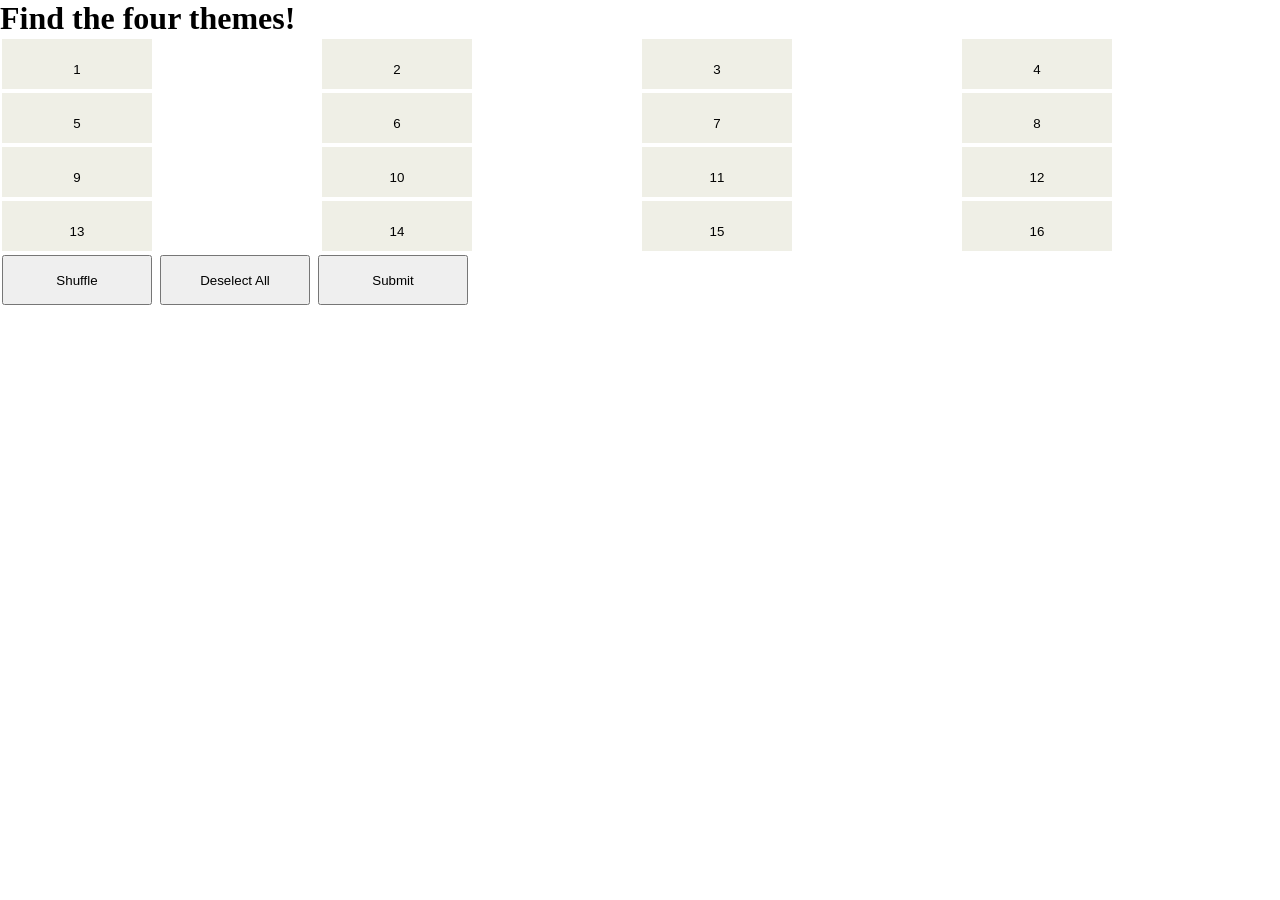
==== index.html @ 0b32a00b "working on select & deselect functions" ====
<!DOCTYPE html>
<html lang="en">

<head>
    <meta charset="UTF-8">
    <meta name="viewport" content="width=device-width, initial-scale=1.0">
    <title>Connections</title>
    <script defer src="./app.js"></script>
    <link rel="stylesheet" href="./style.css">
</head>

<body>
    <!-- 
    1. nav bar [how to play, hint]
    2. message !
    3. 4x4 sqr(S) with words. [Buttons]
    4. remaining attempts
    5. three [buttons], shuffle, deselect, and submit. 
    -->
<!-- \\\\\\\\\\\ -->
    <!-- <div class="main">
        <div class="header">
            <div class="navbar">
                <div class="nav-menu">

            </div>
                <div class="hamburger">
                    <div class="span"></div>
                    <div class="span"></div>
                    <div class="span"></div>
                </div>
            </div>
        </div> -->
        <!-- /////// -->

        <h1>Find the four themes!</h1>
        <div class="wordsBtns">
            <button class="btn words">1</button>
            <button class="btn words">2</button>
            <button class="btn words">3</button>
            <button class="btn words">4</button>
            <button class="btn words">5</button>
            <button class="btn words">6</button>
            <button class="btn words">7</button>
            <button class="btn words">8</button>
            <button class="btn words">9</button>
            <button class="btn words">10</button>
            <button class="btn words">11</button>
            <button class="btn words">12</button>
            <button class="btn words">13</button>
            <button class="btn words">14</button>
            <button class="btn words">15</button>
            <button class="btn words">16</button>
        </div>
        
    

        <div class="actionBtns">
            <button class="btn">Shuffle</button>
            <button class="btn deselect">Deselect All</button>
            <button class="btn">Submit</button>
        </div>
    </div>

    <div class="bg"></div>

</body>

</html>
---- style.css ----
*{
box-sizing: border-box;
padding: 0px;
margin: 0px;
}

body{
    align-items: center;
}

.main{
}

/* .bg{
    background: url(./2022-11-03.png);
    inset: 0;
    background-size: cover;
    background-position: center;
    position: fixed;
    z-index: -1;
} */


.wordsBtns{
    display: grid;
    grid-template-columns: repeat(4, 1fr);
    justify-content: center;
    align-items: center;
    text-align: center;
}

.btn:hover{
    cursor: pointer;
}

.words{
    border: solid #EFEFE6; 
    height: 50px;
    width: 150px;
    padding: 20px;
    margin: 5px;
    background-color: #EFEFE6;
    text-align: center;
    color: black;
    display: flex;
    
}


.btn{
    height: 50px;
    width: 150px;
    justify-content: center;
    margin: 2PX;
}
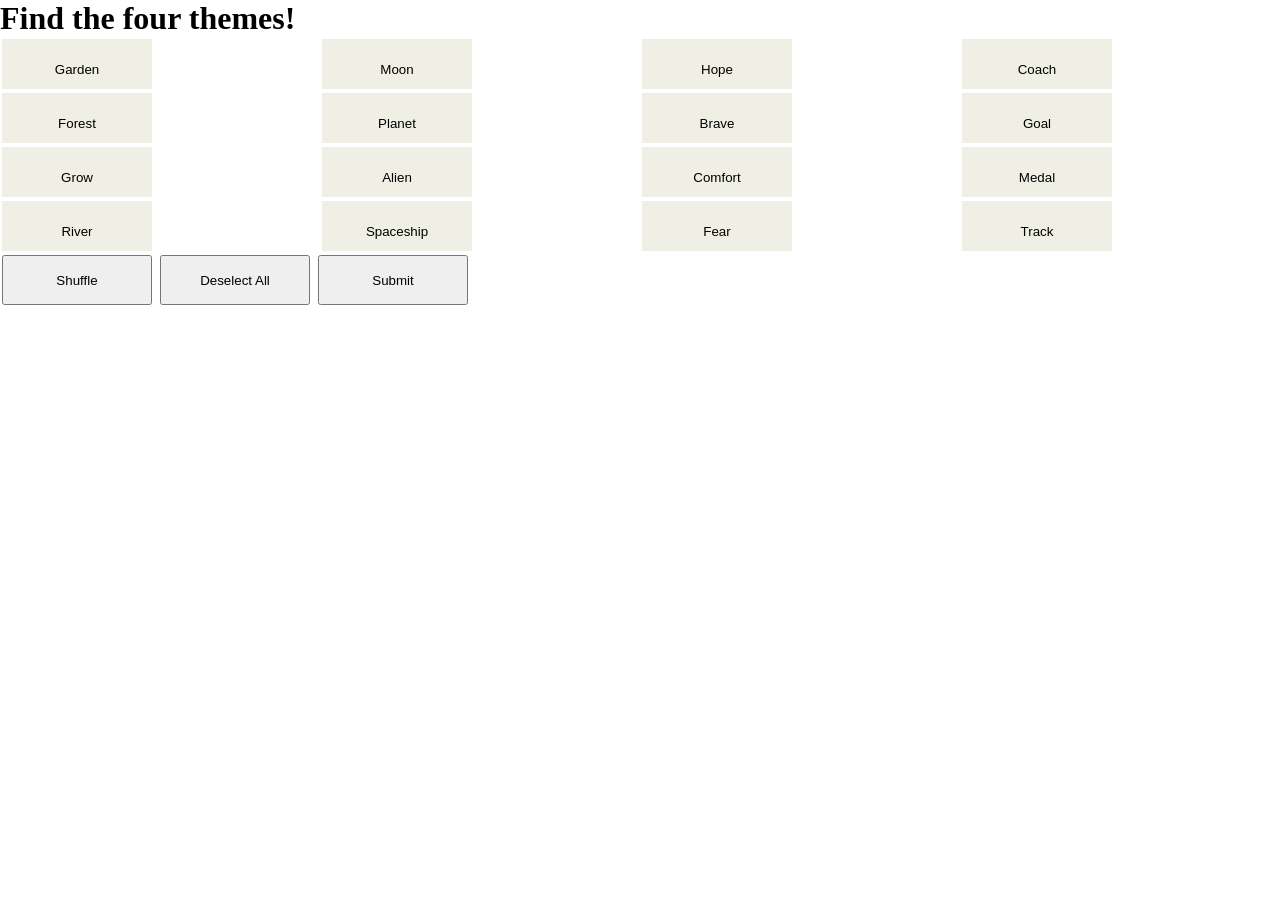
==== commit 87683ad4: "feat: deSelectAll & checkForTheme functions" ====
--- a/index.html
+++ b/index.html
@@ -58,7 +58,7 @@
         <div class="actionBtns">
             <button class="btn">Shuffle</button>
             <button class="btn deselect">Deselect All</button>
-            <button class="btn">Submit</button>
+            <button class="btn submit">Submit</button>
         </div>
     </div>
 
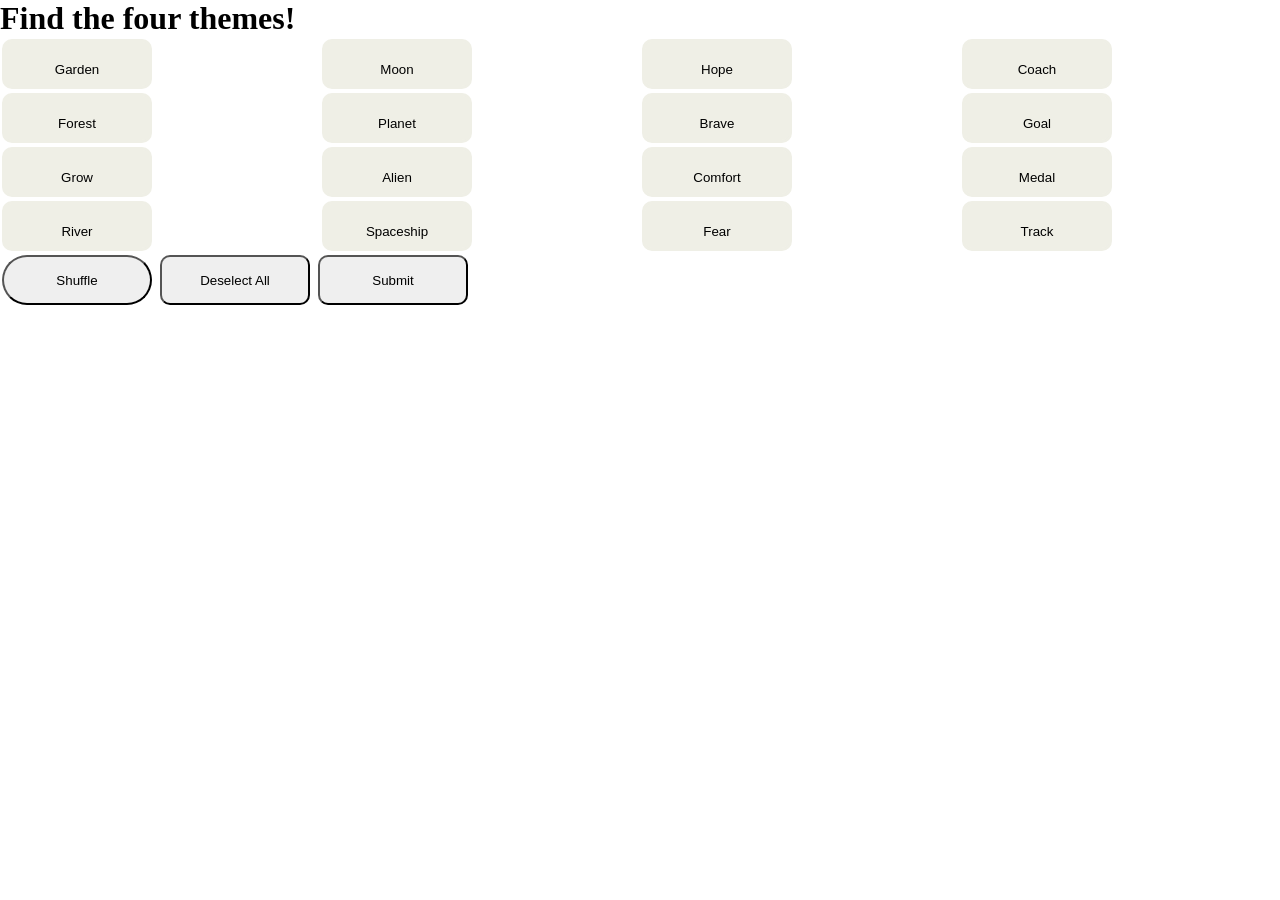
==== commit a0e92047: "updating the submit function" ====
--- a/index.html
+++ b/index.html
@@ -56,7 +56,7 @@
     
 
         <div class="actionBtns">
-            <button class="btn">Shuffle</button>
+            <button class="btn actionBtns">Shuffle</button>
             <button class="btn deselect">Deselect All</button>
             <button class="btn submit">Submit</button>
         </div>
--- a/style.css
+++ b/style.css
@@ -8,18 +8,6 @@
     align-items: center;
 }
 
-.main{
-}
-
-/* .bg{
-    background: url(./2022-11-03.png);
-    inset: 0;
-    background-size: cover;
-    background-position: center;
-    position: fixed;
-    z-index: -1;
-} */
-
 
 .wordsBtns{
     display: grid;
@@ -27,6 +15,7 @@
     justify-content: center;
     align-items: center;
     text-align: center;
+    
 }
 
 .btn:hover{
@@ -52,4 +41,9 @@
     width: 150px;
     justify-content: center;
     margin: 2PX;
+    border-radius: 10px;
+}
+
+.actionBtns{
+    border-radius: 30px;
 }
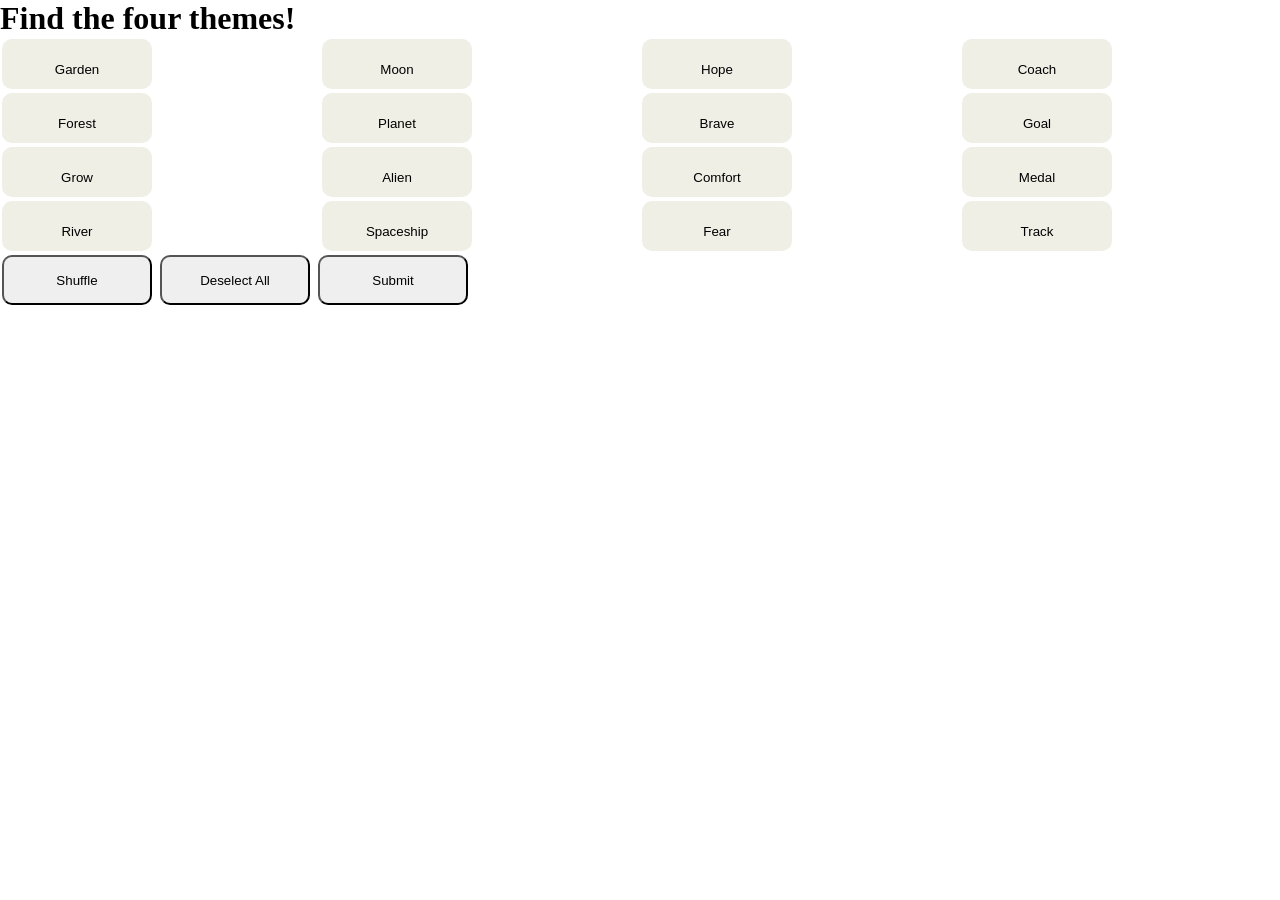
==== commit e467f357: "feat: adding shuffle" ====
--- a/index.html
+++ b/index.html
@@ -56,7 +56,7 @@
     
 
         <div class="actionBtns">
-            <button class="btn actionBtns">Shuffle</button>
+            <button class="btn shuffle">Shuffle</button>
             <button class="btn deselect">Deselect All</button>
             <button class="btn submit">Submit</button>
         </div>
--- a/style.css
+++ b/style.css
@@ -4,9 +4,7 @@
 margin: 0px;
 }
 
-body{
-    align-items: center;
-}
+
 
 
 .wordsBtns{
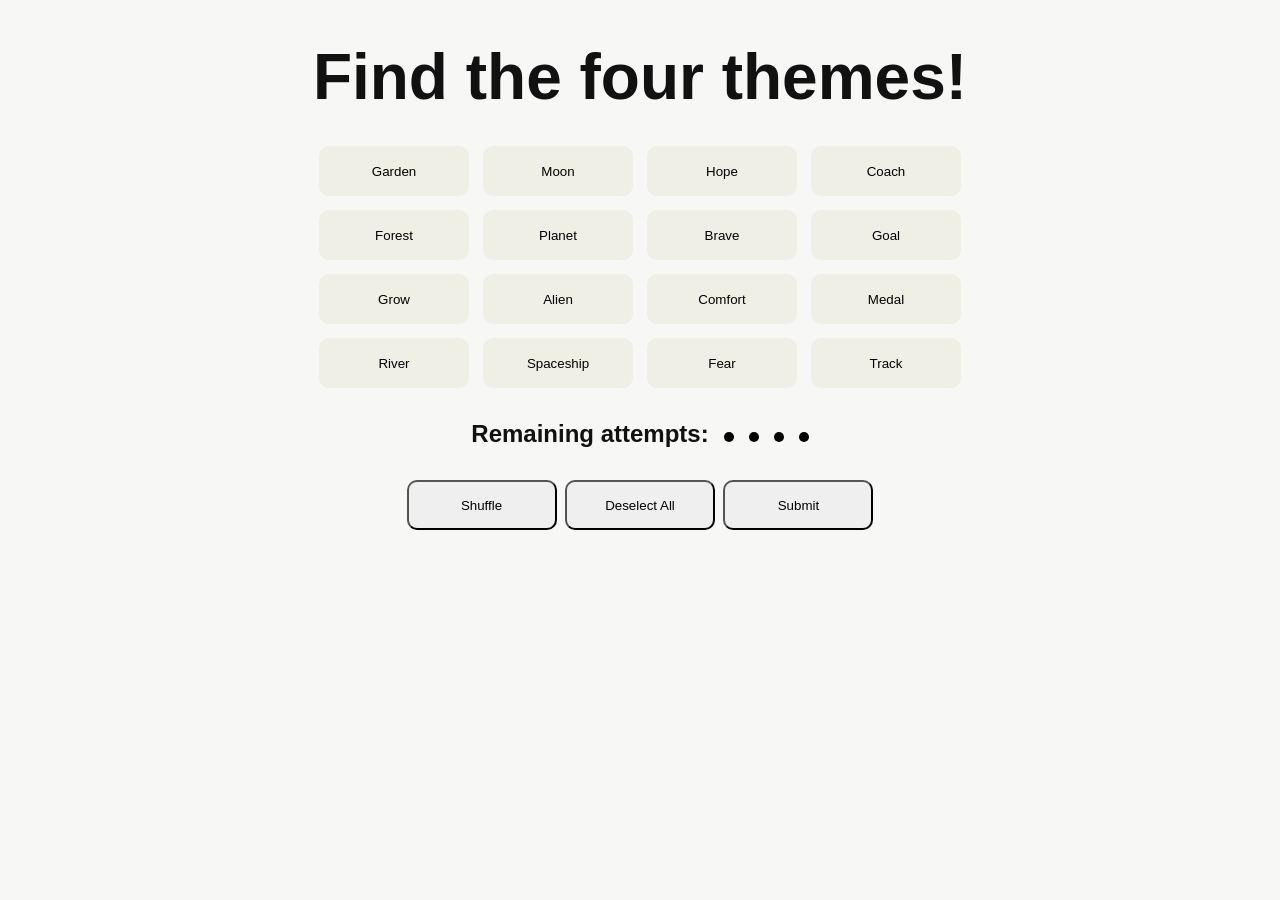
==== commit 23197a69: "updating CSS" ====
--- a/index.html
+++ b/index.html
@@ -54,6 +54,14 @@
         </div>
         
     
+        
+        <div class="attempts">
+            <h2>Remaining attempts:</h2>
+            <div class="attempt"></div>
+            <div class="attempt"></div>
+            <div class="attempt"></div>
+            <div class="attempt"></div>
+        </div>
 
         <div class="actionBtns">
             <button class="btn shuffle">Shuffle</button>
--- a/style.css
+++ b/style.css
@@ -4,15 +4,24 @@
 margin: 0px;
 }
 
-
+body {
+    background-color: #f7f7f5;
+    font-family: Arial, sans-serif;
+    min-height: 100vh;
+    display: flex;
+    flex-direction: column;
+    align-items: center;
+    padding: 40px 20px;
+    color: #111;
+}
 
 
 .wordsBtns{
     display: grid;
     grid-template-columns: repeat(4, 1fr);
-    justify-content: center;
-    align-items: center;
-    text-align: center;
+    gap: 10px;
+    margin-bottom: 30px;
+    text-align: center;    
     
 }
 
@@ -25,11 +34,14 @@
     height: 50px;
     width: 150px;
     padding: 20px;
-    margin: 5px;
     background-color: #EFEFE6;
     text-align: center;
     color: black;
     display: flex;
+    display: flex;
+    justify-content: center;
+    align-items: center;
+    text-align: center;
     
 }
 
@@ -44,4 +56,30 @@
 
 .actionBtns{
     border-radius: 30px;
-}+}
+
+h1{
+    font-size: 64px;
+    margin-bottom: 30px;
+}
+
+h2{
+    font-size: 24px;
+    margin-bottom: 30px;
+    
+}
+
+.attempts{
+    display: flex;
+    gap: 5px;
+    align-items:baseline
+    
+}
+.attempt{
+    width: 10px;
+    height: 10px;
+    background-color: black;
+    border-radius: 50%;
+    margin-left: 10px;
+}
+
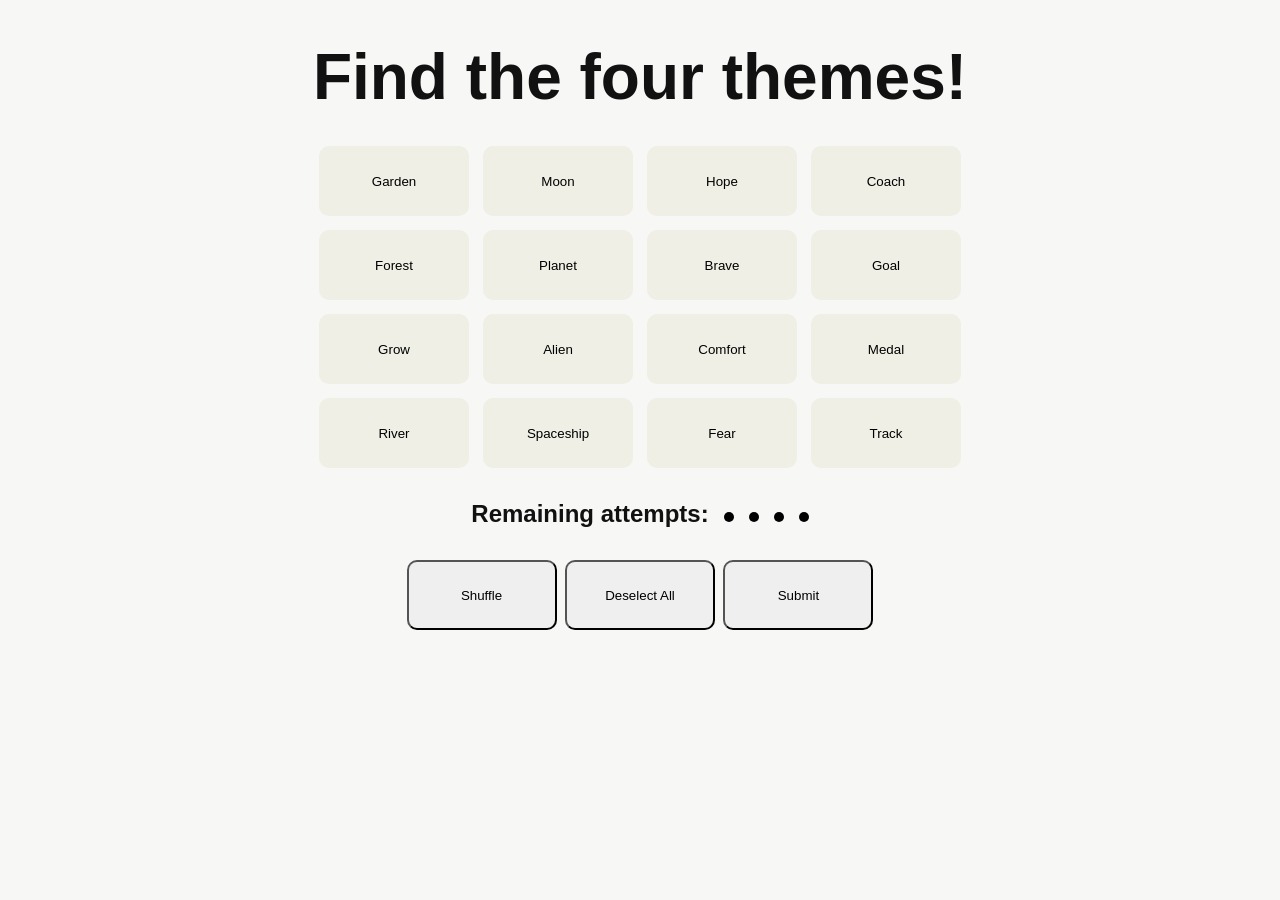
==== commit d2fe88e4: "updating submit: clearedWords" ====
--- a/index.html
+++ b/index.html
@@ -10,28 +10,6 @@
 </head>
 
 <body>
-    <!-- 
-    1. nav bar [how to play, hint]
-    2. message !
-    3. 4x4 sqr(S) with words. [Buttons]
-    4. remaining attempts
-    5. three [buttons], shuffle, deselect, and submit. 
-    -->
-<!-- \\\\\\\\\\\ -->
-    <!-- <div class="main">
-        <div class="header">
-            <div class="navbar">
-                <div class="nav-menu">
-
-            </div>
-                <div class="hamburger">
-                    <div class="span"></div>
-                    <div class="span"></div>
-                    <div class="span"></div>
-                </div>
-            </div>
-        </div> -->
-        <!-- /////// -->
 
         <h1>Find the four themes!</h1>
         <div class="wordsBtns">
--- a/style.css
+++ b/style.css
@@ -21,7 +21,7 @@
     grid-template-columns: repeat(4, 1fr);
     gap: 10px;
     margin-bottom: 30px;
-    text-align: center;    
+    text-align: center;   
     
 }
 
@@ -38,7 +38,6 @@
     text-align: center;
     color: black;
     display: flex;
-    display: flex;
     justify-content: center;
     align-items: center;
     text-align: center;
@@ -47,7 +46,7 @@
 
 
 .btn{
-    height: 50px;
+    height: 70px;
     width: 150px;
     justify-content: center;
     margin: 2PX;
@@ -56,6 +55,7 @@
 
 .actionBtns{
     border-radius: 30px;
+    height: 50px;
 }
 
 h1{
@@ -83,3 +83,43 @@
     margin-left: 10px;
 }
 
+
+/* .isCorrect{
+    border: solid #F9DF6D; 
+    background-color: #F9DF6D;
+} */
+
+.selected{
+    background-color: #5A594E;
+        border-color: #5A594E;
+}
+
+.not-selected{
+    background-color: #EFEFE6;
+    border-color: #EFEFE6;
+}
+
+
+.difficulty-1{
+    background-color: #F9DF6D;
+}
+
+.difficulty-2{
+    background-color: #A0C35A;
+}
+
+.difficulty-3{
+    background-color: #B0C4EF;
+}
+
+.difficulty-4{
+    background-color: #BA81C5;
+}
+
+
+
+// colors
+/* yellow #F9DF6D
+green #A0C35A
+blue #B0C4EF
+purple #BA81C5 */
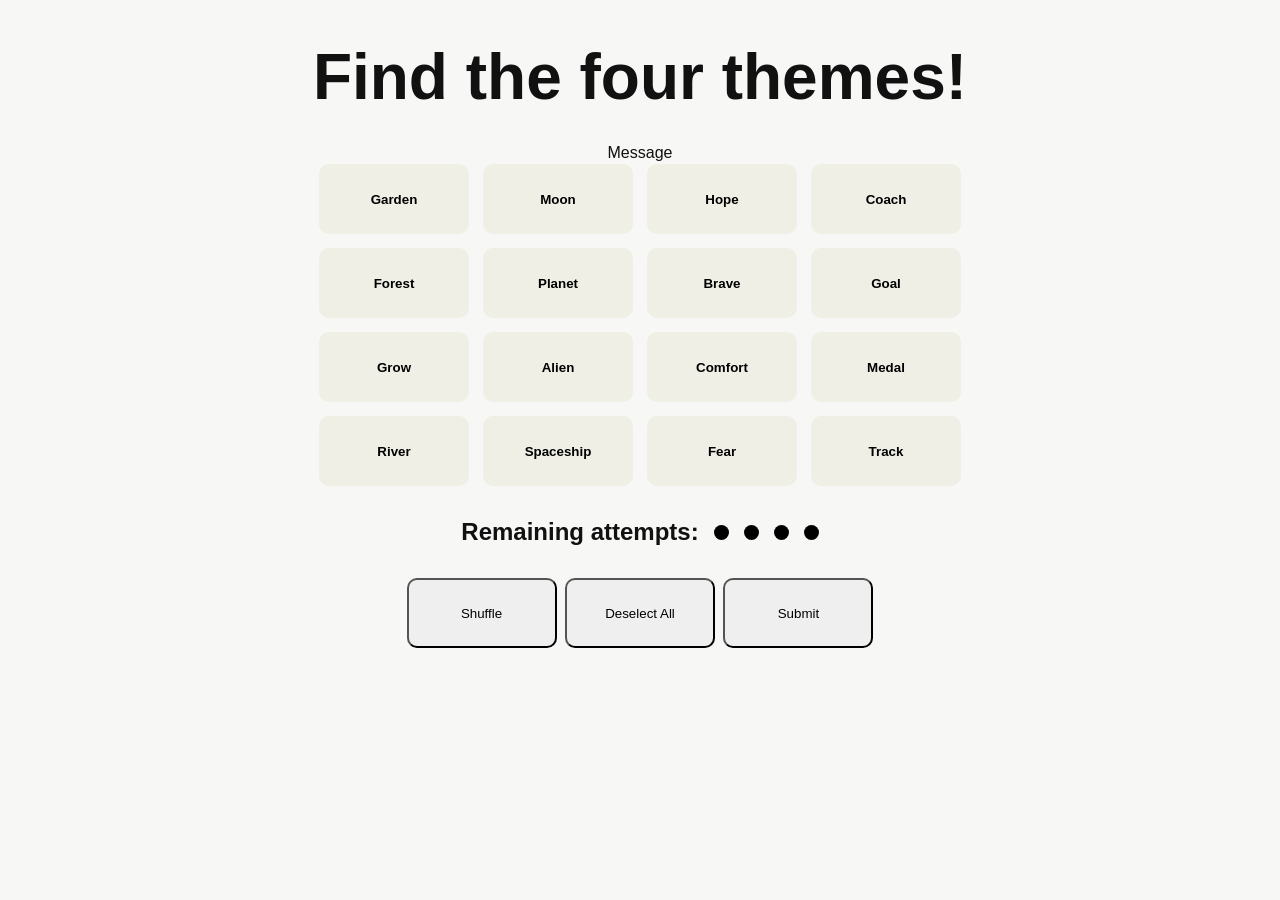
==== commit 6b741c56: "keep colors after shuffle:done" ====
--- a/index.html
+++ b/index.html
@@ -12,6 +12,8 @@
 <body>
 
         <h1>Find the four themes!</h1>
+        <div id="message">Message</div>
+
         <div class="wordsBtns">
             <button class="btn words">1</button>
             <button class="btn words">2</button>
--- a/style.css
+++ b/style.css
@@ -41,6 +41,7 @@
     justify-content: center;
     align-items: center;
     text-align: center;
+    font-weight: 700;
     
 }
 
@@ -72,12 +73,21 @@
 .attempts{
     display: flex;
     gap: 5px;
-    align-items:baseline
+    align-items:baseline;
     
 }
 .attempt{
-    width: 10px;
-    height: 10px;
+    width: 15px;
+    height: 15px;
+    background-color: black;
+    border-radius: 50%;
+    margin-left: 10px;
+}
+
+
+.usedAttempt{
+     width: 0px;
+    height: 0px;
     background-color: black;
     border-radius: 50%;
     margin-left: 10px;
@@ -100,26 +110,44 @@
 }
 
 
+.clickable{
+
+}
+
+.unclickable{
+
+}
+
+
 .difficulty-1{
     background-color: #F9DF6D;
+        border-color: #F9DF6D;
+
 }
 
 .difficulty-2{
     background-color: #A0C35A;
+        border-color: #A0C35A;
+
 }
 
 .difficulty-3{
     background-color: #B0C4EF;
+        border-color: #B0C4EF;
+
 }
 
 .difficulty-4{
     background-color: #BA81C5;
+        border-color: #BA81C5;
+
 }
 
 
 
+/* 
 // colors
-/* yellow #F9DF6D
+yellow #F9DF6D
 green #A0C35A
 blue #B0C4EF
 purple #BA81C5 */
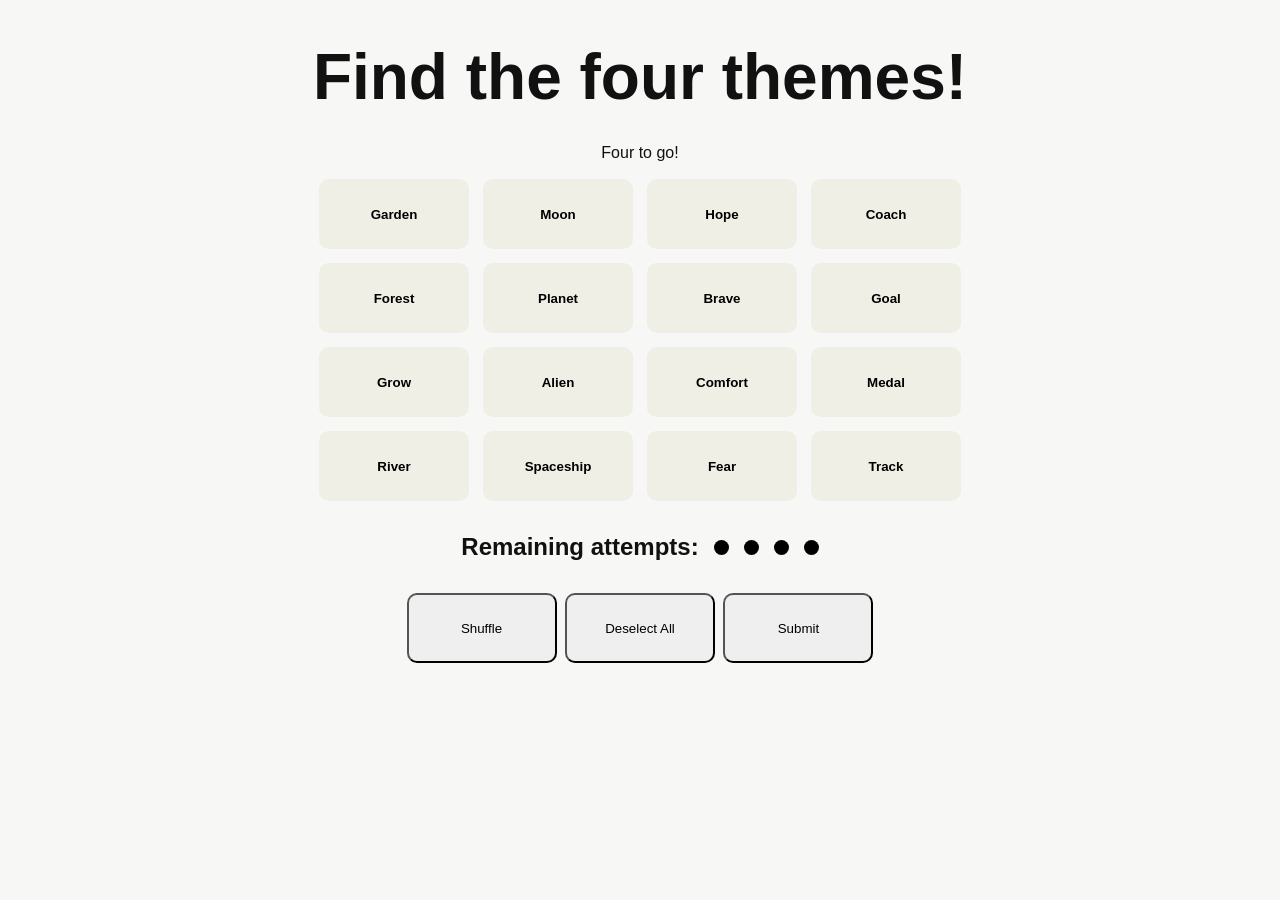
==== commit ffa81bd3: "feat: win/lose" ====
--- a/index.html
+++ b/index.html
@@ -12,7 +12,7 @@
 <body>
 
         <h1>Find the four themes!</h1>
-        <div id="message">Message</div>
+        <div id="message">Four to go!</div>
 
         <div class="wordsBtns">
             <button class="btn words">1</button>
--- a/style.css
+++ b/style.css
@@ -143,8 +143,10 @@
 
 }
 
+#message{
+margin-bottom: 15px;
 
-
+}
 /* 
 // colors
 yellow #F9DF6D
